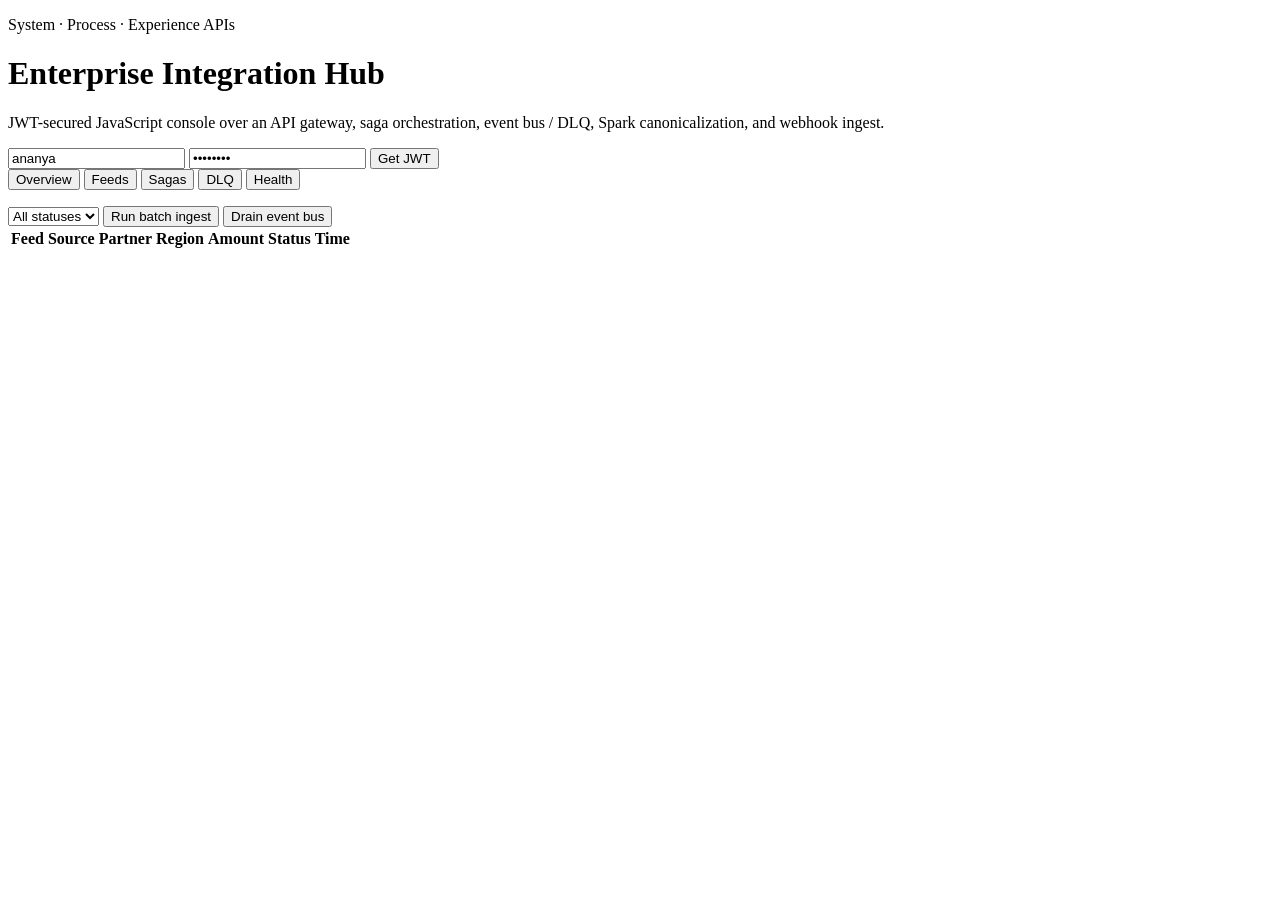
==== dashboard/index.html @ a4077aa5 "Expand hub into an interview-scale integration platform with APIs, events, Spark, and CI. Co-authore" ====
<!DOCTYPE html>
<html lang="en">
  <head>
    <meta charset="UTF-8" />
    <meta name="viewport" content="width=device-width, initial-scale=1" />
    <title>Enterprise Integration Hub</title>
    <link rel="stylesheet" href="/styles.css" />
  </head>
  <body>
    <header>
      <div>
        <p class="eyebrow">System · Process · Experience APIs</p>
        <h1>Enterprise Integration Hub</h1>
        <p class="lede">
          JWT-secured JavaScript console over an API gateway, saga orchestration,
          event bus / DLQ, Spark canonicalization, and webhook ingest.
        </p>
      </div>
      <form id="loginForm" class="login">
        <input id="user" value="ananya" />
        <input id="pass" type="password" value="hub-demo" />
        <button type="submit">Get JWT</button>
      </form>
    </header>
    <nav>
      <button data-tab="overview" class="active">Overview</button>
      <button data-tab="feeds">Feeds</button>
      <button data-tab="sagas">Sagas</button>
      <button data-tab="dlq">DLQ</button>
      <button data-tab="health">Health</button>
    </nav>
    <p id="statusMsg"></p>
    <section id="overview" class="tab"></section>
    <section id="feeds" class="tab hidden">
      <div class="toolbar">
        <select id="statusFilter">
          <option value="">All statuses</option>
          <option>settled</option>
          <option>pending</option>
          <option>failed</option>
          <option>retrying</option>
        </select>
        <button id="batchBtn" type="button">Run batch ingest</button>
        <button id="drainBtn" type="button">Drain event bus</button>
      </div>
      <div class="table-wrap">
        <table>
          <thead>
            <tr>
              <th>Feed</th><th>Source</th><th>Partner</th><th>Region</th>
              <th>Amount</th><th>Status</th><th>Time</th>
            </tr>
          </thead>
          <tbody id="feedRows"></tbody>
        </table>
      </div>
    </section>
    <section id="sagas" class="tab hidden"></section>
    <section id="dlq" class="tab hidden"></section>
    <section id="health" class="tab hidden"></section>
    <script src="/app.js"></script>
  </body>
</html>
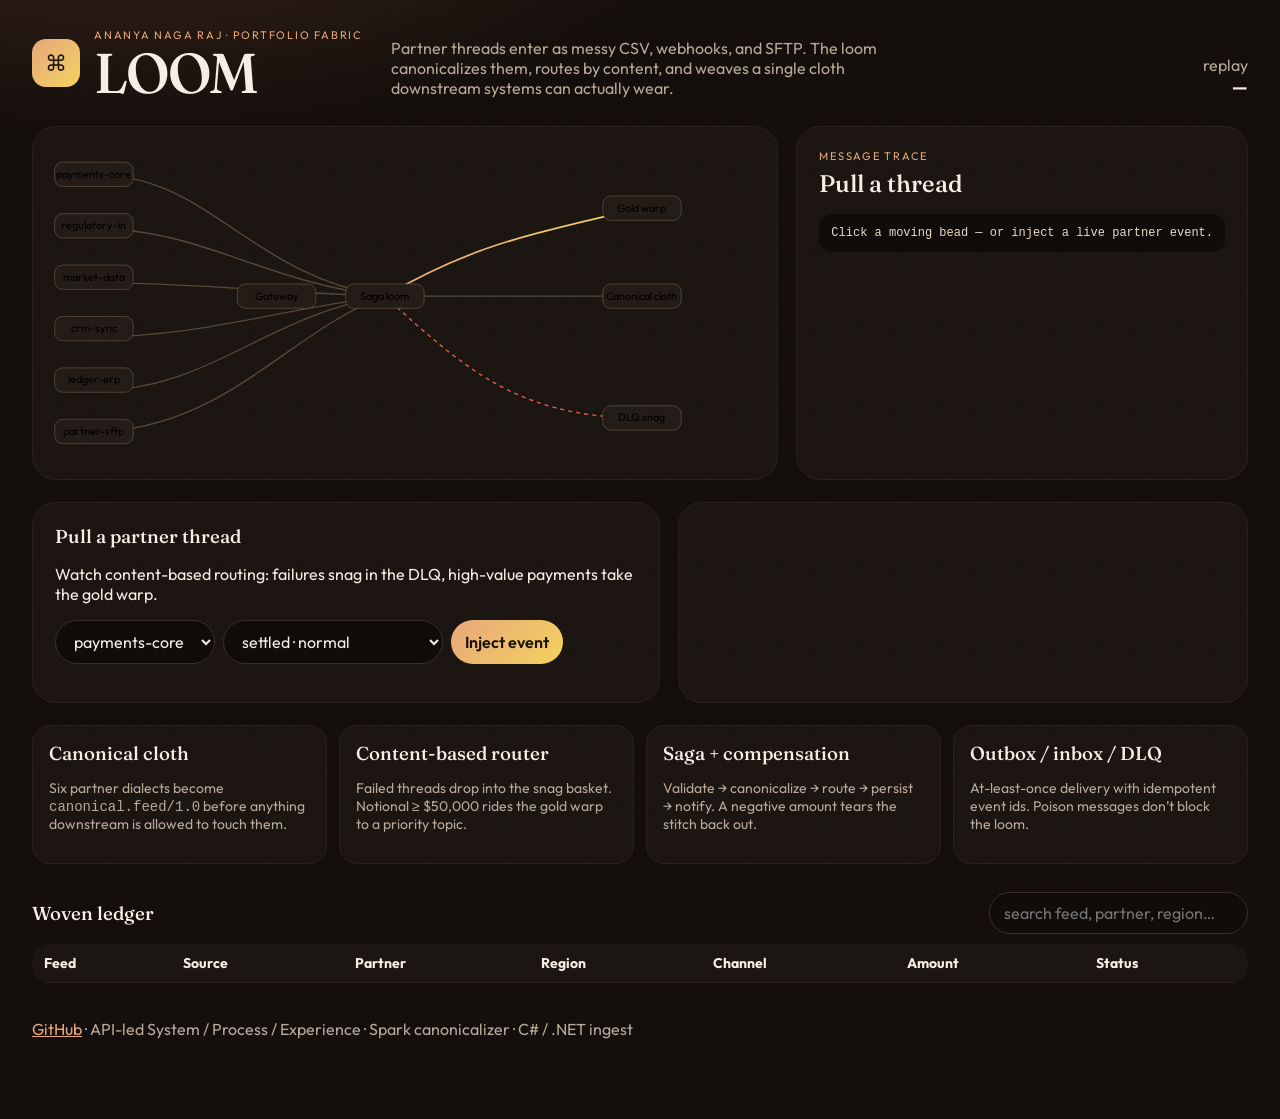
==== commit 2556990e: "Rebuild the demo as LOOM: a living fabric that shows routing instead of a static table. Co-authored-" ====
--- a/dashboard/index.html
+++ b/dashboard/index.html
@@ -3,61 +3,129 @@
   <head>
     <meta charset="UTF-8" />
     <meta name="viewport" content="width=device-width, initial-scale=1" />
-    <title>Enterprise Integration Hub</title>
-    <link rel="stylesheet" href="/styles.css" />
+    <title>LOOM — Integration Fabric</title>
+    <link rel="preconnect" href="https://fonts.googleapis.com" />
+    <link rel="preconnect" href="https://fonts.gstatic.com" crossorigin />
+    <link href="https://fonts.googleapis.com/css2?family=Fraunces:opsz,wght@9..144,500;9..144,700&family=Outfit:wght@300;400;600&display=swap" rel="stylesheet" />
+    <link rel="stylesheet" href="styles.css" />
   </head>
   <body>
-    <header>
-      <div>
-        <p class="eyebrow">System · Process · Experience APIs</p>
-        <h1>Enterprise Integration Hub</h1>
-        <p class="lede">
-          JWT-secured JavaScript console over an API gateway, saga orchestration,
-          event bus / DLQ, Spark canonicalization, and webhook ingest.
-        </p>
+    <div class="grain"></div>
+    <header class="top">
+      <div class="brand">
+        <span class="mark">⌘</span>
+        <div>
+          <p class="eyebrow">Ananya Naga Raj · portfolio fabric</p>
+          <h1>LOOM</h1>
+        </div>
       </div>
-      <form id="loginForm" class="login">
-        <input id="user" value="ananya" />
-        <input id="pass" type="password" value="hub-demo" />
-        <button type="submit">Get JWT</button>
-      </form>
+      <p class="lede">
+        Partner threads enter as messy CSV, webhooks, and SFTP. The loom
+        canonicalizes them, routes by content, and weaves a single cloth
+        downstream systems can actually wear.
+      </p>
+      <div class="clock">
+        <span id="clockLabel">replay</span>
+        <strong id="clockTime">—</strong>
+      </div>
     </header>
-    <nav>
-      <button data-tab="overview" class="active">Overview</button>
-      <button data-tab="feeds">Feeds</button>
-      <button data-tab="sagas">Sagas</button>
-      <button data-tab="dlq">DLQ</button>
-      <button data-tab="health">Health</button>
-    </nav>
-    <p id="statusMsg"></p>
-    <section id="overview" class="tab"></section>
-    <section id="feeds" class="tab hidden">
-      <div class="toolbar">
-        <select id="statusFilter">
-          <option value="">All statuses</option>
-          <option>settled</option>
-          <option>pending</option>
-          <option>failed</option>
-          <option>retrying</option>
-        </select>
-        <button id="batchBtn" type="button">Run batch ingest</button>
-        <button id="drainBtn" type="button">Drain event bus</button>
+
+    <section class="stage">
+      <svg id="fabric" viewBox="0 0 1100 520" role="img" aria-label="Living integration fabric">
+        <defs>
+          <linearGradient id="gold" x1="0" x2="1">
+            <stop offset="0%" stop-color="#e8a87c" />
+            <stop offset="100%" stop-color="#f4d35e" />
+          </linearGradient>
+          <filter id="glow">
+            <feGaussianBlur stdDeviation="3" result="b" />
+            <feMerge><feMergeNode in="b" /><feMergeNode in="SourceGraphic" /></feMerge>
+          </filter>
+        </defs>
+        <path id="p1" class="thread" d="M 90 70 C 260 70, 320 220, 520 250" />
+        <path id="p2" class="thread" d="M 90 150 C 250 150, 340 230, 520 250" />
+        <path id="p3" class="thread" d="M 90 230 C 240 230, 360 245, 520 250" />
+        <path id="p4" class="thread" d="M 90 310 C 250 310, 360 270, 520 250" />
+        <path id="p5" class="thread" d="M 90 390 C 260 390, 340 280, 520 250" />
+        <path id="p6" class="thread" d="M 90 450 C 280 450, 380 300, 520 250" />
+        <path id="pGold" class="thread gold" d="M 520 250 C 640 180, 720 160, 900 120" />
+        <path id="pNorm" class="thread" d="M 520 250 C 650 250, 760 250, 900 250" />
+        <path id="pSnag" class="thread snag" d="M 520 250 C 640 360, 720 430, 900 430" />
+        <g id="nodes"></g>
+        <g id="beads"></g>
+      </svg>
+      <aside class="inspector" id="inspector">
+        <p class="eyebrow">message trace</p>
+        <h2 id="insTitle">Pull a thread</h2>
+        <ol id="insSteps" class="steps"></ol>
+        <pre id="insJson" class="json">Click a moving bead — or inject a live partner event.</pre>
+      </aside>
+    </section>
+
+    <section class="console">
+      <div class="inject">
+        <h3>Pull a partner thread</h3>
+        <p>Watch content-based routing: failures snag in the DLQ, high-value payments take the gold warp.</p>
+        <div class="row">
+          <select id="src">
+            <option>payments-core</option>
+            <option>regulatory-in</option>
+            <option>market-data</option>
+            <option>crm-sync</option>
+            <option>ledger-erp</option>
+            <option>partner-sftp</option>
+          </select>
+          <select id="kind">
+            <option value="settled">settled · normal</option>
+            <option value="gold">settled · $50k+ gold lane</option>
+            <option value="failed">failed · snag to DLQ</option>
+          </select>
+          <button id="injectBtn" type="button">Inject event</button>
+        </div>
+        <p id="statusMsg" class="hint"></p>
       </div>
-      <div class="table-wrap">
-        <table>
-          <thead>
-            <tr>
-              <th>Feed</th><th>Source</th><th>Partner</th><th>Region</th>
-              <th>Amount</th><th>Status</th><th>Time</th>
-            </tr>
-          </thead>
-          <tbody id="feedRows"></tbody>
-        </table>
+      <div class="kpis" id="kpis"></div>
+    </section>
+
+    <section class="patterns">
+      <article>
+        <h3>Canonical cloth</h3>
+        <p>Six partner dialects become <code>canonical.feed/1.0</code> before anything downstream is allowed to touch them.</p>
+      </article>
+      <article>
+        <h3>Content-based router</h3>
+        <p>Failed threads drop into the snag basket. Notional ≥ $50,000 rides the gold warp to a priority topic.</p>
+      </article>
+      <article>
+        <h3>Saga + compensation</h3>
+        <p>Validate → canonicalize → route → persist → notify. A negative amount tears the stitch back out.</p>
+      </article>
+      <article>
+        <h3>Outbox / inbox / DLQ</h3>
+        <p>At-least-once delivery with idempotent event ids. Poison messages don’t block the loom.</p>
+      </article>
+    </section>
+
+    <section class="table-wrap">
+      <div class="table-head">
+        <h3>Woven ledger</h3>
+        <input id="q" placeholder="search feed, partner, region…" />
       </div>
+      <table>
+        <thead>
+          <tr>
+            <th>Feed</th><th>Source</th><th>Partner</th><th>Region</th>
+            <th>Channel</th><th>Amount</th><th>Status</th>
+          </tr>
+        </thead>
+        <tbody id="feedRows"></tbody>
+      </table>
     </section>
-    <section id="sagas" class="tab hidden"></section>
-    <section id="dlq" class="tab hidden"></section>
-    <section id="health" class="tab hidden"></section>
-    <script src="/app.js"></script>
+
+    <footer>
+      <a href="https://github.com/Ananyanagaraj11/enterprise-integration-hub">GitHub</a>
+      · API-led System / Process / Experience · Spark canonicalizer · C# / .NET ingest
+    </footer>
+    <script src="app.js"></script>
   </body>
 </html>
--- a/dashboard/styles.css
+++ b/dashboard/styles.css
@@ -0,0 +1,135 @@
+:root {
+  --bg: #140f0c;
+  --ink: #f7efe6;
+  --mute: #b9a99a;
+  --copper: #e8a87c;
+  --gold: #f4d35e;
+  --snag: #e85d4c;
+  --sage: #9cbf8a;
+  --panel: #1c1612;
+  font-family: Outfit, sans-serif;
+}
+* { box-sizing: border-box; }
+body {
+  margin: 0;
+  background: radial-gradient(1200px 500px at 10% -10%, #3a2418, transparent 50%), var(--bg);
+  color: var(--ink);
+  padding: 28px 32px 80px;
+}
+.grain {
+  pointer-events: none;
+  position: fixed;
+  inset: 0;
+  opacity: 0.07;
+  background-image: url("data:image/svg+xml,%3Csvg xmlns='http://www.w3.org/2000/svg' width='80' height='80'%3E%3Cfilter id='n'%3E%3CfeTurbulence baseFrequency='.8'/%3E%3C/filter%3E%3Crect width='80' height='80' filter='url(%23n)' opacity='.4'/%3E%3C/svg%3E");
+}
+h1, h2, h3 { font-family: Fraunces, serif; font-weight: 500; margin: 0; }
+h1 { font-size: 56px; letter-spacing: -0.04em; line-height: 0.9; }
+.eyebrow { text-transform: uppercase; letter-spacing: 0.16em; font-size: 11px; color: var(--copper); margin: 0 0 6px; }
+.lede { max-width: 540px; color: var(--mute); margin: 0; }
+.top { display: grid; grid-template-columns: auto 1fr auto; gap: 28px; align-items: end; }
+.brand { display: flex; gap: 14px; align-items: center; }
+.mark {
+  width: 48px; height: 48px; border-radius: 14px;
+  display: grid; place-items: center;
+  background: linear-gradient(135deg, var(--copper), var(--gold));
+  color: #1a120c; font-size: 22px;
+}
+.clock { text-align: right; color: var(--mute); }
+.clock strong { display: block; color: var(--ink); font-size: 18px; }
+.stage {
+  margin-top: 28px;
+  display: grid;
+  grid-template-columns: 1.6fr 0.9fr;
+  gap: 18px;
+}
+#fabric {
+  width: 100%;
+  background: var(--panel);
+  border-radius: 24px;
+  border: 1px solid #2a221c;
+}
+.thread { fill: none; stroke: #5a4638; stroke-width: 2; }
+.thread.gold { stroke: url(#gold); stroke-width: 2.5; }
+.thread.snag { stroke: var(--snag); stroke-dasharray: 6 6; }
+.node { fill: #241c17; stroke: #6a5344; }
+.node text { fill: var(--ink); font-size: 11px; font-family: Outfit, sans-serif; }
+.bead { filter: url(#glow); }
+.inspector {
+  background: var(--panel);
+  border-radius: 24px;
+  padding: 22px;
+  border: 1px solid #2a221c;
+  min-height: 320px;
+}
+.steps { padding-left: 18px; color: var(--mute); }
+.steps li { margin: 8px 0; }
+.steps li.on { color: var(--gold); }
+.json {
+  background: #100c0a;
+  padding: 12px;
+  border-radius: 12px;
+  overflow: auto;
+  font-size: 12px;
+  color: #ecd9c6;
+  max-height: 220px;
+}
+.console {
+  margin-top: 22px;
+  display: grid;
+  grid-template-columns: 1.1fr 1fr;
+  gap: 18px;
+}
+.inject, .kpis {
+  background: var(--panel);
+  border-radius: 24px;
+  padding: 22px;
+  border: 1px solid #2a221c;
+}
+.row { display: flex; gap: 8px; flex-wrap: wrap; margin-top: 12px; }
+select, input, button {
+  background: #100c0a;
+  color: var(--ink);
+  border: 1px solid #3a2e26;
+  border-radius: 999px;
+  padding: 10px 14px;
+  font: inherit;
+}
+button {
+  background: linear-gradient(135deg, var(--copper), var(--gold));
+  color: #1a120c;
+  font-weight: 600;
+  cursor: pointer;
+  border: 0;
+}
+.kpis { display: grid; grid-template-columns: 1fr 1fr; gap: 12px; }
+.kpi span { display: block; color: var(--mute); font-size: 12px; }
+.kpi strong { font-family: Fraunces, serif; font-size: 28px; }
+.patterns {
+  margin-top: 22px;
+  display: grid;
+  grid-template-columns: repeat(4, 1fr);
+  gap: 12px;
+}
+.patterns article {
+  background: var(--panel);
+  border-radius: 18px;
+  padding: 16px;
+  border: 1px solid #2a221c;
+}
+.patterns p { color: var(--mute); font-size: 14px; }
+.table-wrap { margin-top: 28px; }
+.table-head { display: flex; justify-content: space-between; align-items: center; margin-bottom: 10px; }
+table { width: 100%; border-collapse: collapse; background: var(--panel); border-radius: 18px; overflow: hidden; }
+th, td { padding: 10px 12px; text-align: left; border-bottom: 1px solid #2a221c; font-size: 14px; }
+.pill { border-radius: 999px; padding: 2px 8px; font-size: 12px; }
+.settled { background: #243024; color: var(--sage); }
+.pending, .retrying { background: #3a2e12; color: var(--gold); }
+.failed { background: #3a1512; color: var(--snag); }
+.hint { color: var(--mute); }
+footer { margin-top: 36px; color: var(--mute); }
+footer a { color: var(--copper); }
+@media (max-width: 980px) {
+  .top, .stage, .console, .patterns { grid-template-columns: 1fr; }
+  h1 { font-size: 40px; }
+}
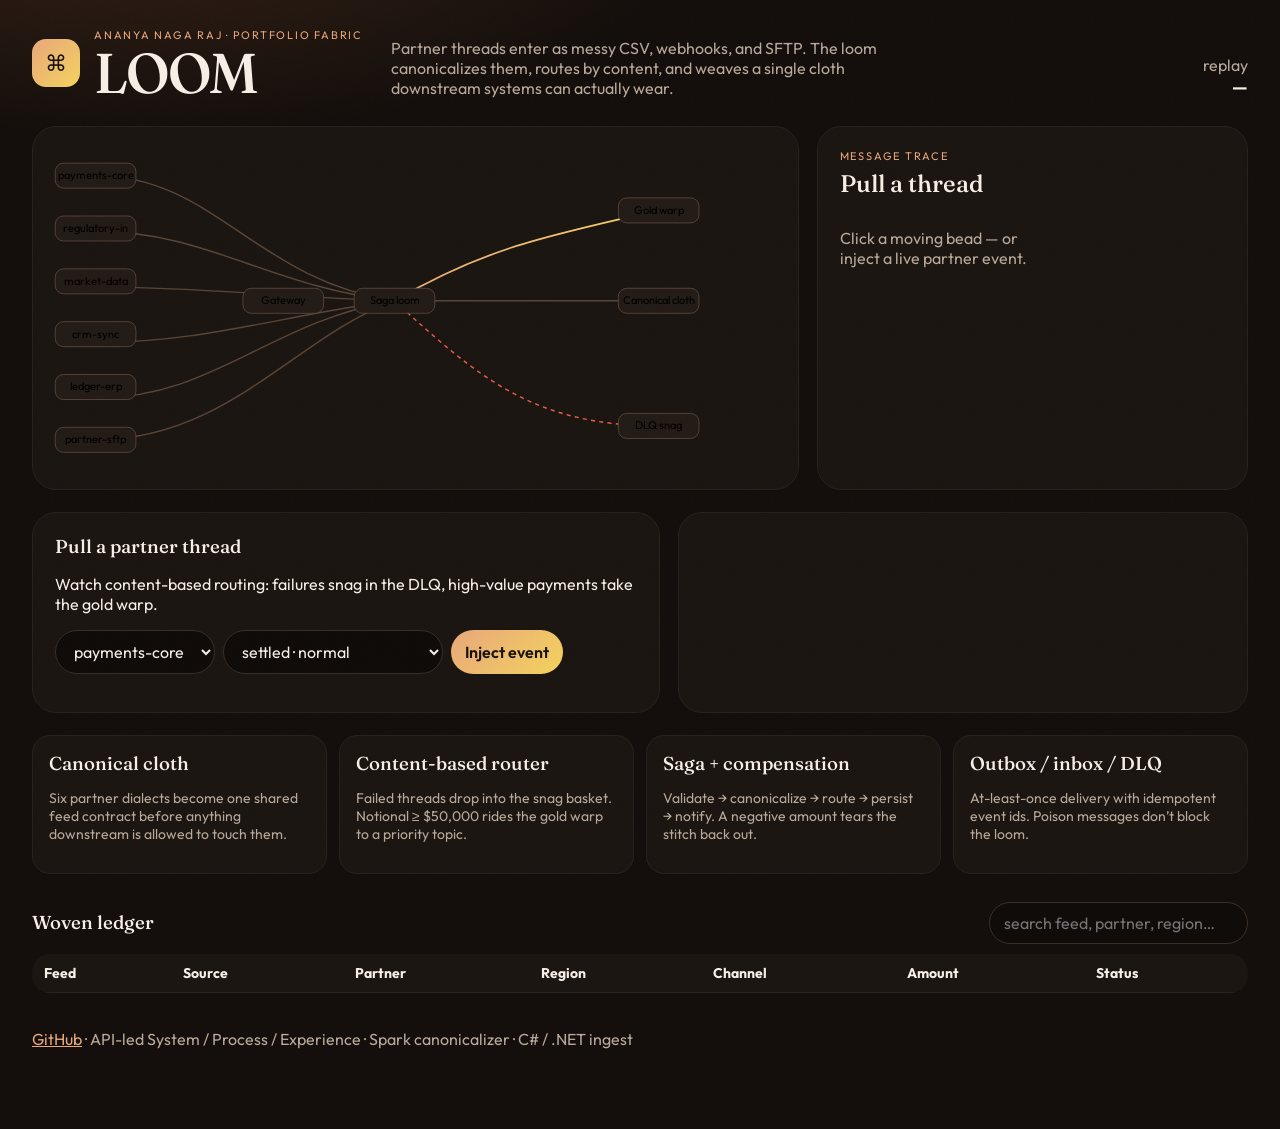
==== commit 839184fd: "Replace the JSON dump with a product-style message trace. Co-authored-by: Cursor <cursoragent@cursor" ====
--- a/dashboard/index.html
+++ b/dashboard/index.html
@@ -57,8 +57,10 @@
       <aside class="inspector" id="inspector">
         <p class="eyebrow">message trace</p>
         <h2 id="insTitle">Pull a thread</h2>
+        <div class="facts" id="insFacts">
+          <p class="hint">Click a moving bead — or inject a live partner event.</p>
+        </div>
         <ol id="insSteps" class="steps"></ol>
-        <pre id="insJson" class="json">Click a moving bead — or inject a live partner event.</pre>
       </aside>
     </section>
 
@@ -90,7 +92,7 @@
     <section class="patterns">
       <article>
         <h3>Canonical cloth</h3>
-        <p>Six partner dialects become <code>canonical.feed/1.0</code> before anything downstream is allowed to touch them.</p>
+        <p>Six partner dialects become one shared feed contract before anything downstream is allowed to touch them.</p>
       </article>
       <article>
         <h3>Content-based router</h3>
--- a/dashboard/styles.css
+++ b/dashboard/styles.css
@@ -65,15 +65,14 @@
 .steps { padding-left: 18px; color: var(--mute); }
 .steps li { margin: 8px 0; }
 .steps li.on { color: var(--gold); }
-.json {
+.facts { display: grid; grid-template-columns: 1fr 1fr; gap: 10px; margin: 14px 0 18px; }
+.fact {
   background: #100c0a;
-  padding: 12px;
-  border-radius: 12px;
-  overflow: auto;
-  font-size: 12px;
-  color: #ecd9c6;
-  max-height: 220px;
+  border-radius: 14px;
+  padding: 10px 12px;
 }
+.fact span { display: block; color: var(--mute); font-size: 11px; letter-spacing: 0.08em; text-transform: uppercase; }
+.fact strong { font-size: 14px; font-weight: 600; }
 .console {
   margin-top: 22px;
   display: grid;
